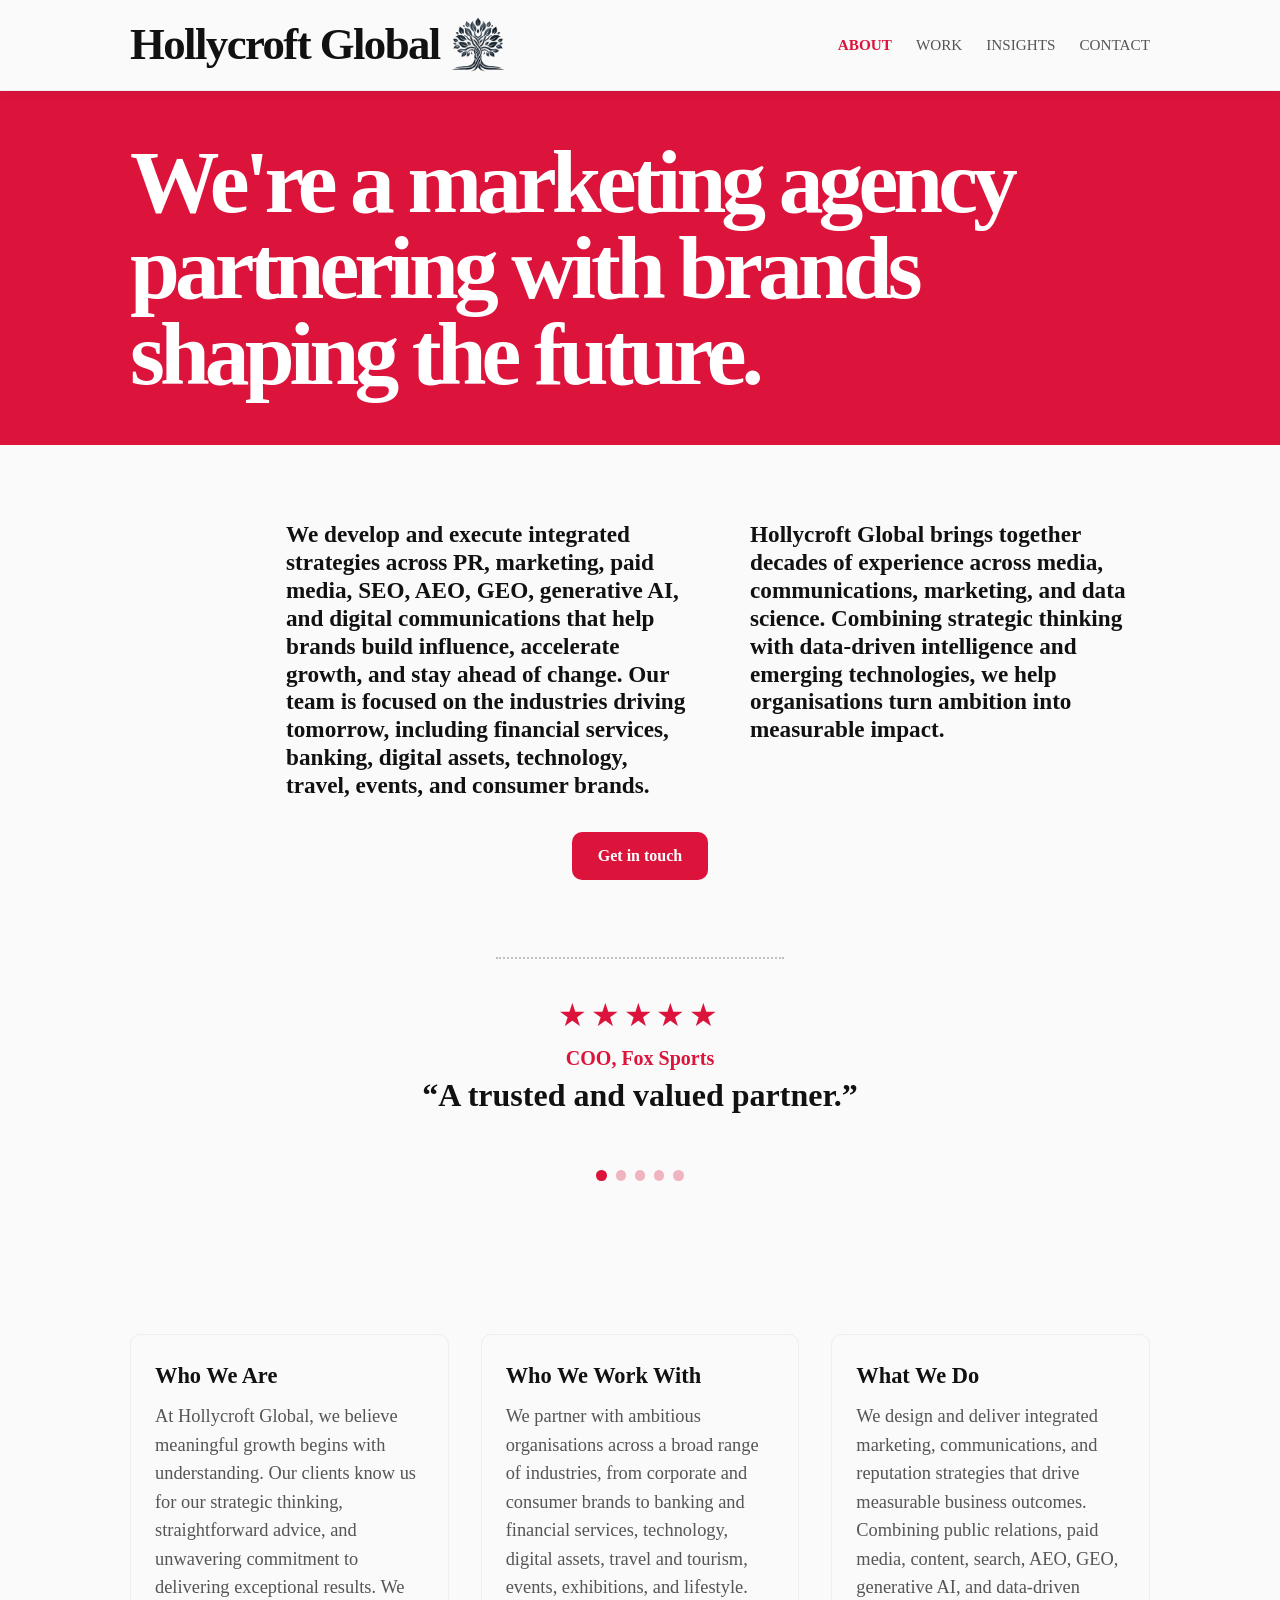
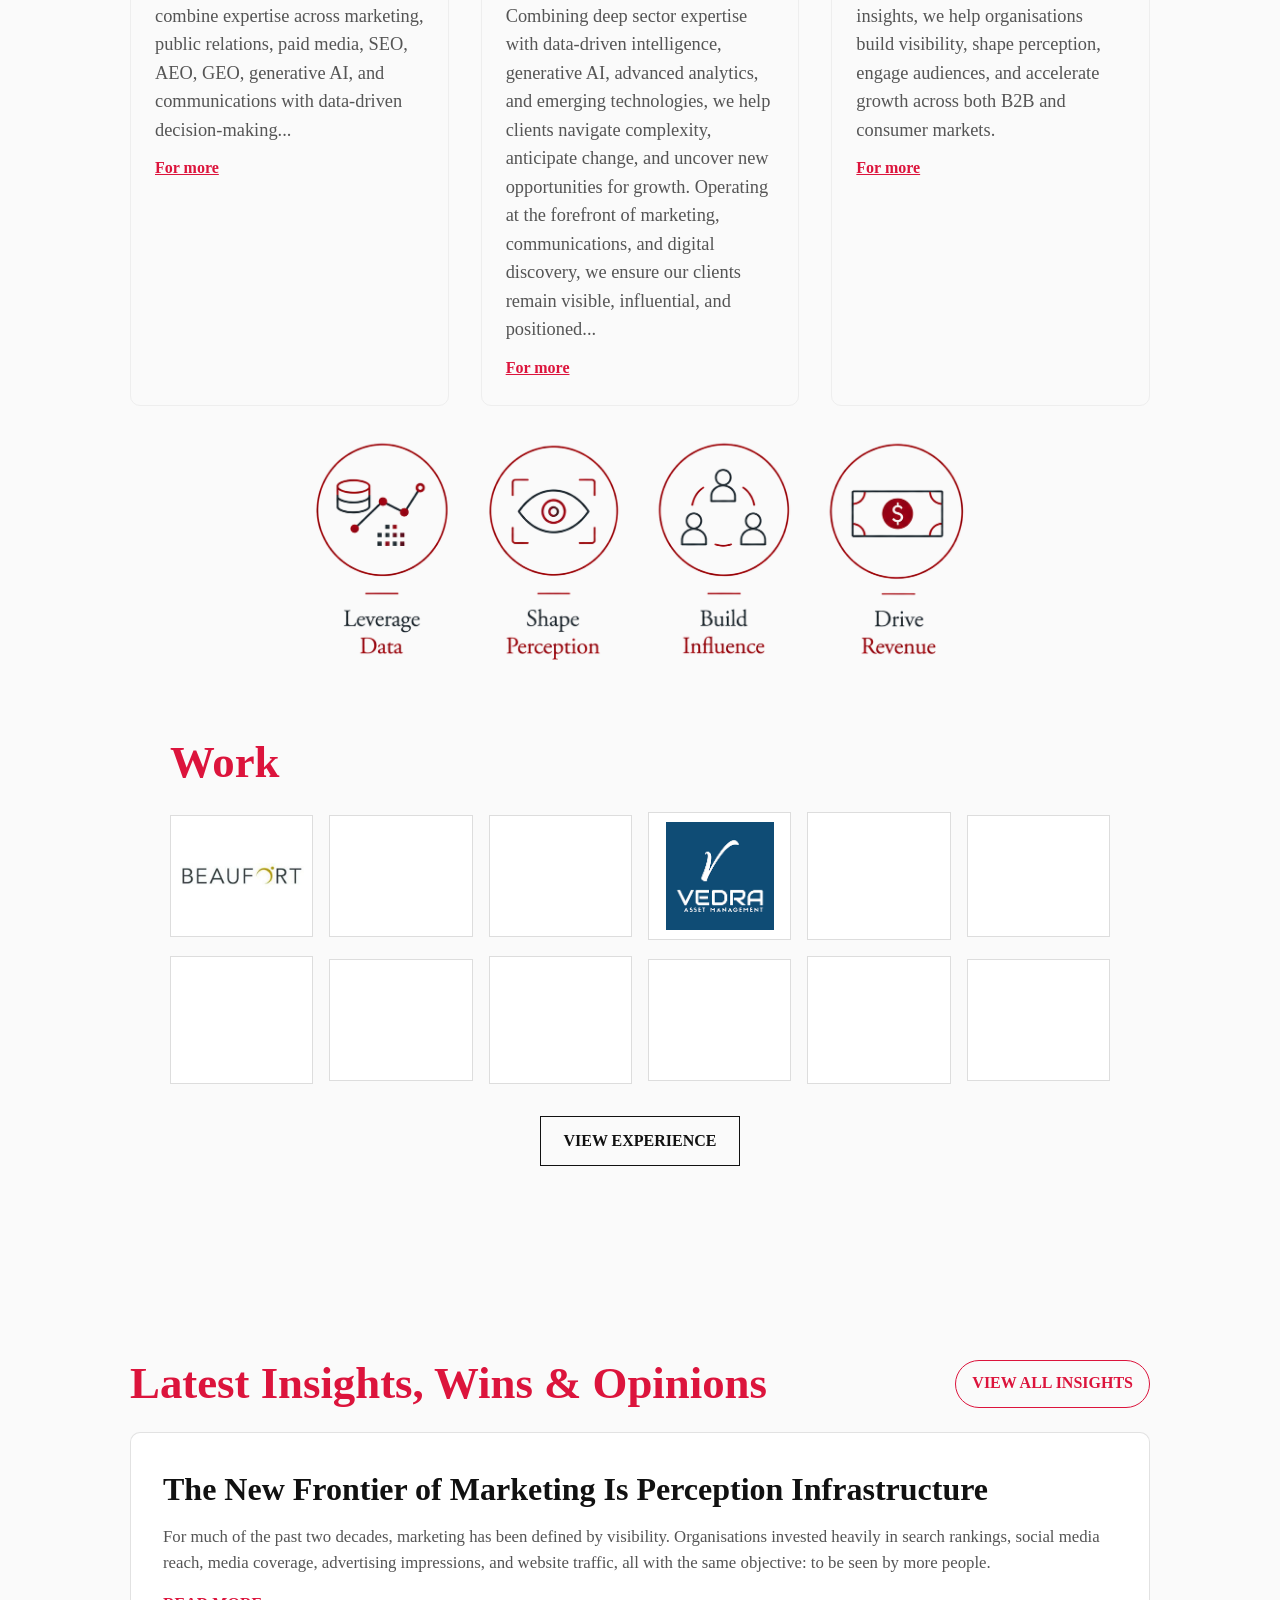
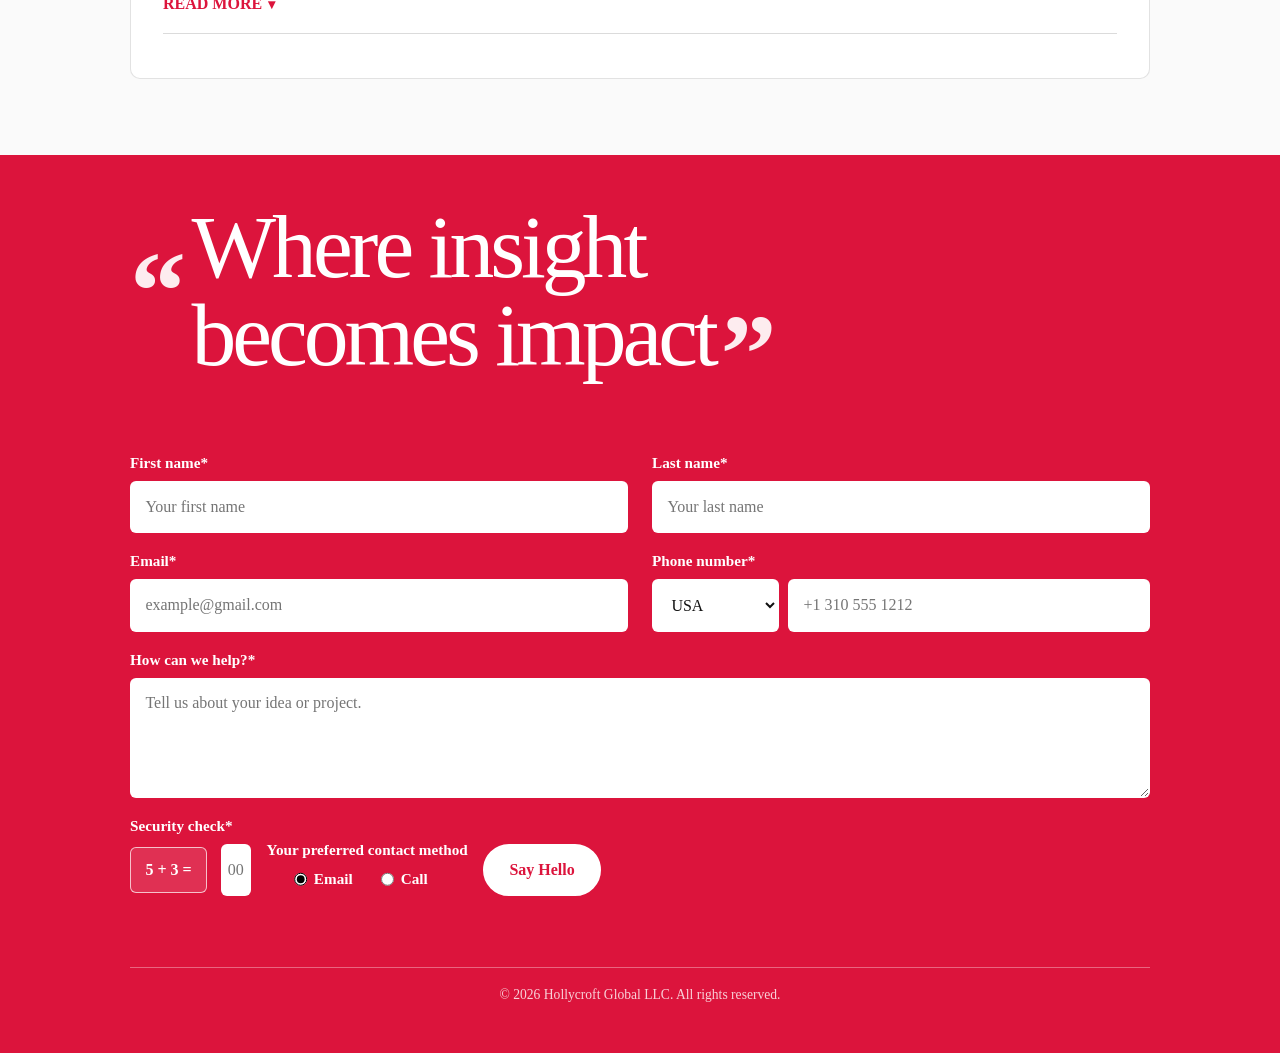
==== hollycroft-global-offline-code v.1/index.html @ 00cf5168 "Add files via upload" ====
<!doctype html>
<html lang="en">
<head>
  <meta charset="utf-8" />
  <meta name="viewport" content="width=device-width, initial-scale=1, viewport-fit=cover" />
  <meta name="referrer" content="strict-origin-when-cross-origin" />
  <meta http-equiv="X-Content-Type-Options" content="nosniff" />
  <meta http-equiv="Content-Security-Policy" content="default-src 'self'; script-src 'self'; style-src 'self' https://fonts.googleapis.com; font-src https://fonts.gstatic.com; img-src 'self' data:; connect-src 'self' https://hook.us2.make.com; object-src 'none'; base-uri 'self'; form-action 'self'; frame-src 'none'; worker-src 'none';" />
  <meta name="robots" content="index,follow" />
  <title>Hollycroft Global</title>
  <meta name="description" content="Hollycroft Global is a marketing agency partnering with brands shaping the future." data-meta-content="pageDescription" />
  <link rel="preconnect" href="https://fonts.googleapis.com" />
  <link rel="preconnect" href="https://fonts.gstatic.com" crossorigin />
  <link href="https://fonts.googleapis.com/css2?family=Cormorant+Garamond:ital,wght@0,400;0,500;0,600;0,700;1,400;1,500;1,600;1,700&display=swap" rel="stylesheet" />

  <link rel="stylesheet" href="site.css" />
</head>
<body>

  <!-- ============ HEADER ============ -->
  <header class="site-header">
    <div class="container">
      <a href="#" class="wordmark">
        <span data-content="brandName">Hollycroft Global</span>
        <img class="wordmark-tree" src="tree-logo.png" alt="" />
      </a>
      <nav class="nav" aria-label="Primary">
        <a href="#top" data-content="nav.about" data-section-link="top">ABOUT</a>
        <a href="#work" data-content="nav.work" data-section-link="work">WORK</a>
        <a href="#insights" data-content="nav.insights" data-section-link="insights">INSIGHTS</a>
        <a href="#contact" data-content="nav.contact" data-section-link="contact">CONTACT</a>
      </nav>
    </div>
  </header>

  <!-- ============ HERO ============ -->
  <section class="section hero" id="top">
    <p class="hero-lead" data-content="hero.lead">We're a marketing agency partnering with brands shaping the future.</p>
    <div class="container">
      <div class="hero-details">
        <p data-content="hero.detailOne">We develop and execute integrated strategies across PR, marketing, paid media, SEO, AEO, GEO, generative AI, and digital communications that help brands build influence, accelerate growth, and stay ahead of change. Our team is focused on the industries driving tomorrow, including financial services, banking, digital assets, technology, travel, events, and consumer brands.</p>
        <p data-content="hero.detailTwo">Hollycroft Global brings together decades of experience across media, communications, marketing, and data science. Combining strategic thinking with data-driven intelligence and emerging technologies, we help organisations turn ambition into measurable impact.</p>
      </div>
      <a class="btn" href="#contact" data-content="buttons.getInTouch">Get in touch</a>
    </div>
  </section>

  <!-- ============ REVIEWS ============ -->
  <section class="section reviews" aria-label="Client reviews">
    <div class="review-viewport">
      <div class="review-track">
        <article class="review" data-review-index="0">
          <div class="review-stars" aria-label="5 out of 5 stars">★★★★★</div>
          <p class="review-attribution" data-review-field="attribution">COO, Fox Sports</p>
          <p class="review-text" data-review-field="quote">&ldquo;A trusted and valued partner.&rdquo;</p>
        </article>

        <article class="review" data-review-index="1">
          <div class="review-stars" aria-label="5 out of 5 stars">★★★★★</div>
          <p class="review-attribution" data-review-field="attribution">CEO, Bites Baking School</p>
          <p class="review-text" data-review-field="quote">&ldquo;Hollycroft Global elevated our brand exponentially through smart strategy and flawless execution.&rdquo;</p>
        </article>

        <article class="review" data-review-index="2">
          <div class="review-stars" aria-label="5 out of 5 stars">★★★★★</div>
          <p class="review-attribution" data-review-field="attribution">Global Sales Director, Maritim Hotels</p>
          <p class="review-text" data-review-field="quote">&ldquo;The gold standard in strategic communication.&rdquo;</p>
        </article>

        <article class="review" data-review-index="3">
          <div class="review-stars" aria-label="5 out of 5 stars">★★★★★</div>
          <p class="review-attribution" data-review-field="attribution">CMO, Uhuru Design</p>
          <p class="review-text" data-review-field="quote">&ldquo;They opened doors we couldn't have opened on our own.&rdquo;</p>
        </article>

        <article class="review" data-review-index="4">
          <div class="review-stars" aria-label="5 out of 5 stars">★★★★★</div>
          <p class="review-attribution" data-review-field="attribution">Founder, Celebration Creation</p>
          <p class="review-text" data-review-field="quote">&ldquo;We've worked with several agencies. Hollycroft Global is the best by far.&rdquo;</p>
        </article>
      </div>
    </div>

    <div class="review-dots" aria-label="Choose a review">
      <button class="review-dot" type="button" aria-label="Show review 1" aria-current="true"></button>
      <button class="review-dot" type="button" aria-label="Show review 2" aria-current="false"></button>
      <button class="review-dot" type="button" aria-label="Show review 3" aria-current="false"></button>
      <button class="review-dot" type="button" aria-label="Show review 4" aria-current="false"></button>
      <button class="review-dot" type="button" aria-label="Show review 5" aria-current="false"></button>
    </div>
  </section>

  <!-- ============ FEATURES (optional — delete this whole section if not needed) ============ -->
  <section class="section features">
    <div class="container">
      <div class="grid">
        <div class="card" data-card-index="0">
          <h3 data-card-field="title">Who We Are</h3>
          <p data-card-field="copy">At Hollycroft Global, we believe meaningful growth begins with understanding. Our clients know us for our strategic thinking, straightforward advice, and unwavering commitment to delivering exceptional results. We combine expertise across marketing, public relations, paid media, SEO, AEO, GEO, generative AI, and communications with data-driven decision-making...</p>
          <a class="card-more" href="#contact" data-content="buttons.forMore">For more</a>
        </div>
        <div class="card" data-card-index="1">
          <h3 data-card-field="title">Who We Work With</h3>
          <p data-card-field="copy">We partner with ambitious organisations across a broad range of industries, from corporate and consumer brands to banking and financial services, technology, digital assets, travel and tourism, events, exhibitions, and lifestyle. Combining deep sector expertise with data-driven intelligence, generative AI, advanced analytics, and emerging technologies, we help clients navigate complexity, anticipate change, and uncover new opportunities for growth. Operating at the forefront of marketing, communications, and digital discovery, we ensure our clients remain visible, influential, and positioned...</p>
          <a class="card-more" href="#contact" data-content="buttons.forMore">For more</a>
        </div>
        <div class="card" data-card-index="2">
          <h3 data-card-field="title">What We Do</h3>
          <p data-card-field="copy">We design and deliver integrated marketing, communications, and reputation strategies that drive measurable business outcomes. Combining public relations, paid media, content, search, AEO, GEO, generative AI, and data-driven insights, we help organisations build visibility, shape perception, engage audiences, and accelerate growth across both B2B and consumer markets.</p>
          <a class="card-more" href="#contact" data-content="buttons.forMore">For more</a>
        </div>
      </div>
    </div>
  </section>

  <!-- ============ STRATEGY GRAPHIC ============ -->
  <section class="strategy-graphic" aria-label="How Hollycroft Global creates impact">
    <img src="strategy-pillars.png" alt="Leverage Data, Shape Perception, Build Influence, Drive Revenue" />
  </section>

  <!-- ============ WORK LOGOS ============ -->
  <section class="section work-showcase" id="work" aria-labelledby="work-showcase-title">
    <div class="container">
      <div class="work-card">
        <h2 class="work-heading" id="work-showcase-title" data-content="work.heading">Work</h2>
        <div class="brand-grid" id="brand-grid" aria-label="Selected brand logos"></div>
        <button class="experience-toggle" id="experience-toggle" type="button" aria-expanded="false" aria-controls="brand-grid" data-content="buttons.viewExperience" hidden>VIEW EXPERIENCE</button>
      </div>

      <div class="case-studies-card">
        <div class="case-studies-grid" id="case-studies-grid" aria-label="Case study thumbnails"></div>
      </div>
    </div>
  </section>

  <!-- ============ INSIGHTS ============ -->
  <section class="section insights" id="insights">
    <div class="container">
      <div class="insights-header">
        <h2 class="insights-heading" data-content="insights.heading">Latest insights, wins &amp; opinions</h2>
        <button class="insights-pill insights-toggle" type="button" aria-expanded="false" aria-controls="insights-list" data-content="buttons.viewAllInsights">VIEW ALL INSIGHTS</button>
      </div>

      <div class="insights-list" id="insights-list">
        <article class="insights-card" data-insight-index="0">
          <h3 data-insight-field="title"></h3>
          <p data-insight-field="preview"></p>
          <p class="insights-expanded" id="insight-1" data-insight-field="expanded" hidden></p>
          <button class="insights-more" type="button" aria-expanded="false" aria-controls="insight-1" data-read-more-button>READ MORE</button>
          <div class="insights-meta" data-insight-field="meta"></div>
        </article>

        <article class="insights-card additional-insight" data-insight-index="1" hidden>
          <h3 data-insight-field="title"></h3>
          <p data-insight-field="preview"></p>
          <p class="insights-expanded" id="insight-2" data-insight-field="expanded" hidden></p>
          <button class="insights-more" type="button" aria-expanded="false" aria-controls="insight-2" data-read-more-button>READ MORE</button>
          <div class="insights-meta" data-insight-field="meta"></div>
        </article>

        <article class="insights-card additional-insight" data-insight-index="2" hidden>
          <h3 data-insight-field="title"></h3>
          <p data-insight-field="preview"></p>
          <p class="insights-expanded" id="insight-3" data-insight-field="expanded" hidden></p>
          <button class="insights-more" type="button" aria-expanded="false" aria-controls="insight-3" data-read-more-button>READ MORE</button>
          <div class="insights-meta" data-insight-field="meta"></div>
        </article>

        <article class="insights-card additional-insight" data-insight-index="3" hidden>
          <h3 data-insight-field="title"></h3>
          <p data-insight-field="preview"></p>
          <p class="insights-expanded" id="insight-4" data-insight-field="expanded" hidden></p>
          <button class="insights-more" type="button" aria-expanded="false" aria-controls="insight-4" data-read-more-button>READ MORE</button>
          <div class="insights-meta" data-insight-field="meta"></div>
        </article>

        <article class="insights-card additional-insight" data-insight-index="4" hidden>
          <h3 data-insight-field="title"></h3>
          <p data-insight-field="preview"></p>
          <p class="insights-expanded" id="insight-5" data-insight-field="expanded" hidden></p>
          <button class="insights-more" type="button" aria-expanded="false" aria-controls="insight-5" data-read-more-button>READ MORE</button>
          <div class="insights-meta" data-insight-field="meta"></div>
        </article>
      </div>
    </div>
  </section>

  <!-- ============ FOOTER ============ -->
  <footer class="site-footer" id="contact">
    <div class="container">
      <div class="contact-quote">
        <span class="quote-mark" aria-hidden="true">&ldquo;</span>
        <h2 class="contact-heading"><span data-content="contact.headingLineOne">Where insight</span><br /><span data-content="contact.headingLineTwo">becomes impact</span></h2>
        <span class="quote-mark quote-close" aria-hidden="true">&rdquo;</span>
      </div>

      <form class="contact-form" name="contact" method="post" action="/thank-you.html" data-netlify="true" netlify-honeypot="website">
        <input type="hidden" name="form-name" value="contact" />
        <div class="form-field honeypot-field" aria-hidden="true">
          <label for="website">Website</label>
          <input id="website" name="website" type="text" tabindex="-1" autocomplete="off" />
        </div>

        <div class="form-field">
          <label for="first-name" data-content="contact.firstNameLabel">First name*</label>
          <input id="first-name" name="first-name" type="text" autocomplete="given-name" placeholder="Your first name" data-placeholder-content="contact.firstNamePlaceholder" maxlength="80" required />
        </div>

        <div class="form-field">
          <label for="last-name" data-content="contact.lastNameLabel">Last name*</label>
          <input id="last-name" name="last-name" type="text" autocomplete="family-name" placeholder="Your last name" data-placeholder-content="contact.lastNamePlaceholder" maxlength="80" required />
        </div>

        <div class="form-field">
          <label for="email" data-content="contact.emailLabel">Email*</label>
          <input id="email" name="email" type="email" autocomplete="email" placeholder="example@gmail.com" data-placeholder-content="contact.emailPlaceholder" maxlength="254" required />
        </div>

        <div class="form-field">
          <label for="phone" data-content="contact.phoneLabel">Phone number*</label>
          <div class="phone-row">
            <label class="screen-reader-text" for="phone-country" data-content="contact.phoneCountryLabel">Country</label>
            <select id="phone-country" name="phone-country" aria-label="Phone country">
              <option value="USA" data-content="contact.phoneUsaOption">USA</option>
              <option value="UK" data-content="contact.phoneUkOption">UK</option>
            </select>
            <input id="phone" name="phone" type="tel" autocomplete="tel" placeholder="+1 310 555 1212" data-placeholder-content="contact.phonePlaceholder" maxlength="40" required />
          </div>
        </div>

        <div class="form-field form-field-full">
          <label for="message" data-content="contact.messageLabel">How can we help?*</label>
          <textarea id="message" name="message" placeholder="Tell us about your idea or project." data-placeholder-content="contact.messagePlaceholder" maxlength="5000" required></textarea>
        </div>

        <div class="form-field captcha-field">
          <label for="captcha-answer" data-content="contact.captchaLabel">Security check*</label>
          <div class="captcha-row">
            <span class="captcha-question" id="captcha-question" aria-live="polite"></span>
            <input class="captcha-answer" id="captcha-answer" name="security-check" type="tel" inputmode="numeric" pattern="[0-9]{1,2}" maxlength="2" size="2" autocomplete="off" placeholder="00" data-placeholder-content="contact.captchaPlaceholder" required />
            <div class="contact-actions">
              <fieldset class="contact-method">
                <legend data-content="contact.preferredMethodLabel">Your preferred contact method</legend>
                <div class="contact-method-options">
                  <label><input type="radio" name="preferred-contact-method" value="email" checked /> <span data-content="contact.emailOption">Email</span></label>
                  <label><input type="radio" name="preferred-contact-method" value="call" /> <span data-content="contact.callOption">Call</span></label>
                </div>
              </fieldset>

              <button class="contact-submit" id="contact-submit" type="button" data-content="buttons.submit">Say Hello</button>
            </div>
          </div>
          <p class="captcha-error" id="captcha-error" hidden data-content="contact.captchaError">Please answer the security check correctly.</p>
        </div>

        <p class="form-status" id="form-status" role="status" aria-live="polite"></p>
      </form>

      <p class="footer-meta">&copy; <span id="year"></span> <span data-content="legalName">Hollycroft Global LLC</span>. All rights reserved.</p>
    </div>
  </footer>

  <script src="site-content.js" defer></script>
  <script src="app.js" defer></script>
</body>
</html>
---- hollycroft-global-offline-code v.1/site.css ----
/* =========================================================
   DESIGN TOKENS — change these to re-skin the whole page.
   ========================================================= */
:root {
  --bg:            #fafafa;
  --ink:           #111111;
  --muted:         #555555;
  --accent:        #dc143c;   /* crimson */
  --accent-hover:  #a8102f;
  --footer-bg:     #dc143c;   /* crimson */
  --footer-ink:    #ffffff;
  --max-width:     1100px;
  --pad-x:         clamp(1rem, 4vw, 2.5rem);
  --radius:        10px;
  --font:          "Cormorant Garamond", Garamond, Georgia, serif;
}

/* =========================================================
   RESET / BASE
   ========================================================= */
*, *::before, *::after { box-sizing: border-box; }
html, body { margin: 0; padding: 0; }
html { -webkit-text-size-adjust: 100%; scroll-behavior: smooth; }
[id] { scroll-margin-top: 6.5rem; }
body {
  font-family: var(--font);
  color: var(--ink);
  background: var(--bg);
  line-height: 1.55;
  min-height: 100vh;
  display: flex;
  flex-direction: column;
  overflow-x: hidden;
}
img { max-width: 100%; height: auto; display: block; }
a { color: inherit; }
.screen-reader-text {
  position: absolute;
  width: 1px;
  height: 1px;
  padding: 0;
  margin: -1px;
  overflow: hidden;
  clip: rect(0, 0, 0, 0);
  white-space: nowrap;
  border: 0;
}

/* Reusable centered container */
.container {
  width: 100%;
  max-width: var(--max-width);
  margin: 0 auto;
  padding-left: var(--pad-x);
  padding-right: var(--pad-x);
}

/* Full-bleed section helper (color fills 100% viewport width) */
.section {
  width: 100%;
  padding-top: clamp(2.5rem, 6vw, 5rem);
  padding-bottom: clamp(2.5rem, 6vw, 5rem);
}

/* =========================================================
   HEADER / NAV  (remove the whole <header> to delete)
   ========================================================= */
.site-header {
  position: sticky;
  top: 0;
  z-index: 1000;
  width: 100%;
  padding: 1rem 0;
  border-bottom: 1px solid #eee;
  background: var(--bg);
  box-shadow: 0 2px 10px rgba(17, 17, 17, 0.06);
}
.site-header .container {
  display: flex;
  align-items: center;
  justify-content: space-between;
  gap: 1rem;
  flex-wrap: wrap;
}
.wordmark {
  display: inline-flex;
  align-items: center;
  gap: 0.6rem;
  font-weight: 700;
  font-size: clamp(1.75rem, 4vw, 2.8rem);
  letter-spacing: -0.035em;
  line-height: 1;
  text-decoration: none;
}
.wordmark-tree {
  width: clamp(2.4rem, 5vw, 3.6rem);
  height: auto;
  flex: 0 0 auto;
}
.nav {
  display: flex;
  gap: clamp(0.75rem, 2vw, 1.5rem);
  flex-wrap: wrap;
}
.nav a {
  text-decoration: none;
  color: var(--muted);
  font-size: 0.95rem;
}
.nav a:hover { color: var(--accent); }
.nav a[aria-current="location"] {
  color: var(--accent);
  font-weight: 700;
}

/* =========================================================
   HERO  (remove the whole <section class="hero"> to delete)
   ========================================================= */
.hero-lead {
  margin: 0;
  padding: clamp(1.5rem, 4vw, 3rem) max(var(--pad-x), calc((100vw - var(--max-width)) / 2 + var(--pad-x)));
  color: #fff;
  background: var(--accent);
  font-size: clamp(3rem, 7vw, 6.2rem);
  font-weight: 600;
  letter-spacing: -0.055em;
  line-height: 0.96;
}
.hero { padding-top: 0; }
.hero-details {
  display: grid;
  grid-template-columns: repeat(2, minmax(0, 1fr));
  gap: clamp(1.5rem, 5vw, 4rem);
  max-width: 54rem;
  margin: clamp(2.5rem, 6vw, 5rem) 0 0 auto;
}
.hero-details p {
  margin: 0;
  color: var(--ink);
  font-size: clamp(1.15rem, 2vw, 1.45rem);
  font-weight: 600;
  line-height: 1.2;
}
.hero .btn {
  display: table;
  margin: 2rem auto 0;
}
.btn {
  display: inline-block;
  background: var(--accent);
  color: #fff;
  text-decoration: none;
  padding: 0.9rem 1.6rem;
  border-radius: var(--radius);
  font-weight: 600;
  font-size: 1rem;
  transition: background-color 0.15s ease;
  min-height: 44px;       /* touch target */
  line-height: 1.2;
}
.btn:hover, .btn:focus-visible { background: var(--accent-hover); }
.btn:focus-visible { outline: 3px solid #000; outline-offset: 2px; }

/* =========================================================
   REVIEWS
   ========================================================= */
.reviews {
  overflow: hidden;
  padding-top: 0;
  text-align: center;
}
.reviews::before {
  content: "";
  display: block;
  width: min(18rem, 70%);
  margin: 0 auto clamp(1.5rem, 4vw, 2.5rem);
  border-top: 2px dotted rgba(17, 17, 17, 0.25);
}
.review-viewport { overflow: hidden; }
.review-track {
  display: flex;
  transition: transform 0.65s ease;
}
.review {
  flex: 0 0 100%;
  padding: 0 var(--pad-x);
}
.review-stars {
  margin-bottom: 0.75rem;
  color: var(--accent);
  font-size: clamp(1.5rem, 4vw, 2rem);
  letter-spacing: 0.12em;
  line-height: 1;
}
.review-attribution {
  margin: 0 auto 0.35rem;
  color: var(--accent);
  font-size: clamp(1rem, 2.4vw, 1.25rem);
  font-weight: 700;
}
.review-text {
  max-width: 52rem;
  margin: 0 auto;
  font-size: clamp(1.45rem, 3.5vw, 2rem);
  font-weight: 700;
  line-height: 1.05;
}
.review-dots {
  display: flex;
  justify-content: center;
  gap: 0.55rem;
  margin-top: 1.5rem;
}
.review-dot {
  width: 0.65rem;
  height: 0.65rem;
  border: 0;
  border-radius: 50%;
  padding: 0;
  background: rgba(220, 20, 60, 0.3);
  cursor: pointer;
}
.review-dot[aria-current="true"] { background: var(--accent); }
.review-dot:focus-visible {
  outline: 2px solid var(--accent);
  outline-offset: 3px;
}

/* =========================================================
   FEATURES  (remove the whole <section class="features"> to delete)
   ========================================================= */
.features { background: var(--bg); }
.features { padding-bottom: 0; }
.grid {
  display: grid;
  grid-template-columns: repeat(auto-fit, minmax(min(260px, 100%), 1fr));
  gap: clamp(1rem, 3vw, 2rem);
}
.card {
  background: var(--bg);
  border: 1px solid #eee;
  border-radius: var(--radius);
  padding: 1.5rem;
}
.card h3 { margin: 0 0 0.5rem; font-size: 1.4rem; }
.card p  { margin: 0; color: var(--muted); font-size: 1.15rem; }
.card p + p { margin-top: 1rem; }
.card-more {
  display: inline-block;
  margin-top: 0.75rem;
  color: var(--accent);
  font-weight: 700;
}
.strategy-graphic {
  width: 100%;
  padding: 0 var(--pad-x) 1rem;
  background: var(--bg);
}
.strategy-graphic img {
  width: 100%;
  max-width: 700px;
  height: auto;
  margin: 0 auto;
}

/* =========================================================
   WORK LOGOS
   ========================================================= */
.work-showcase {
  padding-top: 0;
}
.work-card {
  padding: clamp(1.5rem, 4vw, 2.5rem);
  background: transparent;
  text-align: center;
}
.work-heading {
  margin: 0;
  color: var(--accent);
  font-size: clamp(1.8rem, 4vw, 2.8rem);
  line-height: 1;
  text-align: left;
}
.brand-grid {
  display: grid;
  grid-template-columns: repeat(6, minmax(0, 1fr));
  align-items: center;
  gap: clamp(0.65rem, 1.5vw, 1rem);
  margin-top: 1.75rem;
}
.brand-logo {
  display: grid;
  min-height: 122px;
  place-items: center;
  border: 1px solid rgba(17, 17, 17, 0.14);
  border-radius: 0;
  padding: 0.55rem;
  background: #fff;
}
.brand-logo[hidden] {
  display: none;
}
.brand-logo img {
  width: 100%;
  height: 96px;
  max-width: 100%;
  object-fit: contain;
}
.brand-logo img[src$="payexpo.png"],
.brand-logo img[src$="vedra-asset-management.png"],
.brand-logo img[src$="zeiss.png"],
.brand-logo img[src$="imex.png"],
.brand-logo img[src$="imo.png"] {
  height: 108px;
}
.brand-logo img[src$="beaufort-logo.jpg"],
.brand-logo img[src$="ambrosetti.png"],
.brand-logo img[src$="simplyhealth.png"],
.brand-logo img[src$="fox-sports.png"],
.brand-logo img[src$="maritim-hotels.png"],
.brand-logo img[src$="prepay-solutions.webp"],
.brand-logo img[src$="bites.png"],
.brand-logo img[src$="teleperformance.png"],
.brand-logo img[src$="uhuru-design.png"],
.brand-logo img[src$="everything-environmental.jpeg"],
.brand-logo img[src$="ad-finem.png"],
.brand-logo img[src$="signavio.png"],
.brand-logo img[src$="saudi-exhibition-convention-bureau.png"],
.brand-logo img[src$="world-of-learning.png"] {
  height: 86px;
}
.brand-logo img[src$="central-working.png"] {
  height: 112px;
}
.experience-toggle {
  display: table;
  margin: 2rem auto 0;
  border: 1px solid var(--ink);
  padding: 0.75rem 1.4rem;
  color: var(--ink);
  background: transparent;
  font: inherit;
  font-weight: 700;
  cursor: pointer;
}
.experience-toggle:hover,
.experience-toggle:focus-visible {
  color: #fff;
  background: var(--accent);
  border-color: var(--accent);
}
.experience-toggle:focus-visible {
  outline: 3px solid var(--accent);
  outline-offset: 3px;
}
.brand-empty {
  margin: 1.5rem 0 0;
  color: var(--muted);
  font-style: italic;
}
.case-studies-card {
  margin-top: 0;
  padding: 0;
  background: transparent;
}
.case-studies-heading {
  margin: 0;
  color: var(--accent);
  font-size: clamp(2rem, 5vw, 3.3rem);
  line-height: 1;
  text-align: center;
}
.case-studies-intro {
  margin: 0.55rem 0 0;
  color: var(--muted);
  font-size: clamp(1.1rem, 2vw, 1.35rem);
  text-align: center;
}
.case-studies-grid {
  display: grid;
  grid-template-columns: repeat(auto-fit, minmax(min(220px, 100%), 1fr));
  gap: clamp(0.75rem, 2vw, 1.25rem);
  margin-top: 1.75rem;
}
.case-study {
  position: relative;
  min-height: 230px;
  overflow: hidden;
  border-radius: 22px;
  background: var(--bg);
}
.case-study img {
  width: 100%;
  height: 100%;
  min-height: 230px;
  object-fit: cover;
  transition: transform 0.25s ease;
}
.case-study:hover img,
.case-study:focus-visible img {
  transform: scale(1.04);
}
.case-study-label {
  position: absolute;
  inset: auto 0 0;
  padding: 1rem;
  color: #fff;
  background: linear-gradient(transparent, rgba(17, 17, 17, 0.86));
  font-size: 1.35rem;
  font-weight: 700;
  line-height: 1.05;
}
.case-study:focus-visible {
  outline: 3px solid var(--accent);
  outline-offset: 3px;
}
.case-studies-empty {
  margin: 1.5rem 0 0;
  color: var(--muted);
  font-style: italic;
  text-align: center;
}

/* =========================================================
   INSIGHTS
   ========================================================= */
.insights {
  background: var(--bg);
  color: var(--ink);
}
.insights-header {
  display: flex;
  align-items: center;
  justify-content: space-between;
  gap: 1rem;
  margin-bottom: 1.5rem;
}
.insights-heading {
  margin: 0;
  color: var(--accent);
  font-size: clamp(1.8rem, 4vw, 2.8rem);
  line-height: 1;
}
.insights-pill {
  display: inline-block;
  border: 1px solid var(--accent);
  border-radius: 999px;
  padding: 0.65rem 1rem;
  color: var(--accent);
  background: transparent;
  font: inherit;
  font-weight: 700;
  text-decoration: none;
  cursor: pointer;
}
.insights-card {
  border: 1px solid rgba(17, 17, 17, 0.12);
  border-radius: var(--radius);
  padding: clamp(1.25rem, 4vw, 2rem);
  color: var(--ink);
  background: #fff;
}
.insights-list {
  display: grid;
  gap: 1rem;
}
.insights-card h3 {
  margin: 0 0 0.6rem;
  font-size: clamp(1.4rem, 3vw, 2rem);
}
.insights-card p {
  max-width: 62rem;
  margin: 0;
  color: var(--muted);
  font-size: 1.05rem;
}
.insights-more {
  display: inline-flex;
  align-items: center;
  gap: 0.35rem;
  margin-top: 1rem;
  border: 0;
  padding: 0;
  color: var(--accent);
  background: transparent;
  font: inherit;
  font-weight: 700;
  cursor: pointer;
}
.insights-more:hover,
.insights-more:focus-visible { text-decoration: underline; }
.insights-more::after {
  content: "\25BE";
  display: inline-block;
  font-size: 0.85em;
  transition: transform 0.2s ease;
}
.insights-more[aria-expanded="true"]::after { transform: rotate(180deg); }
.insights-expanded {
  margin-top: 0.8rem !important;
  padding-top: 0.8rem;
  border-top: 1px solid rgba(17, 17, 17, 0.15);
  white-space: pre-line;
}
.insights-meta {
  margin-top: 1rem;
  padding-top: 0.75rem;
  border-top: 1px solid rgba(17, 17, 17, 0.15);
  color: var(--muted);
  font-size: 0.9rem;
}

/* =========================================================
   FOOTER  (crimson, full width)
   ========================================================= */
.site-footer {
  width: 100%;
  background: var(--footer-bg);
  color: var(--footer-ink);
  margin-top: auto;            /* pin to bottom on short pages */
  padding: clamp(2rem, 5vw, 3rem) 0;
}
.site-footer a { color: var(--footer-ink); text-decoration: underline; }
.contact-quote {
  display: inline-flex;
  align-items: center;
  gap: 0.35rem;
  margin-bottom: clamp(1.75rem, 4vw, 3rem);
}
.quote-mark {
  color: rgba(255, 255, 255, 0.92);
  font-family: var(--font);
  font-size: clamp(4rem, 10vw, 7rem);
  font-weight: 700;
  line-height: 0.45;
}
.quote-close {
  align-self: flex-end;
}
.contact-heading {
  max-width: 48rem;
  margin: 0;
  color: #fff;
  font-size: clamp(2.8rem, 7vw, 5.8rem);
  font-weight: 400;
  letter-spacing: -0.045em;
  line-height: 0.98;
}
.contact-form {
  display: grid;
  grid-template-columns: repeat(2, minmax(0, 1fr));
  gap: 1rem 1.5rem;
  margin-top: 1.5rem;
}
.form-field {
  display: grid;
  gap: 0.4rem;
}
.honeypot-field {
  position: absolute;
  left: -10000px;
  width: 1px;
  height: 1px;
  overflow: hidden;
}
.form-field-full { grid-column: 1 / -1; }
.form-field label,
.contact-method legend {
  font-weight: 600;
  font-size: 0.95rem;
}
.form-field input:not(.captcha-answer):not([type="radio"]),
.form-field select,
.form-field textarea {
  width: 100%;
  border: 1px solid rgba(255, 255, 255, 0.7);
  border-radius: 6px;
  padding: 0.8rem 0.9rem;
  color: var(--ink);
  background: #fff;
  font: inherit;
}
.form-field textarea {
  min-height: 120px;
  resize: vertical;
}
.phone-row {
  display: grid;
  grid-template-columns: minmax(5.5rem, 0.35fr) minmax(0, 1fr);
  gap: 0.6rem;
}
.captcha-field {
  grid-column: 1 / -1;
  align-self: start;
}
.captcha-row {
  display: flex;
  align-items: center;
  justify-content: start;
  flex-wrap: wrap;
  gap: 0.25rem 0.85rem;
}
.captcha-question {
  display: inline-flex;
  align-items: center;
  justify-content: center;
  width: max-content;
  min-width: 4.6rem;
  border: 1px solid rgba(255, 255, 255, 0.7);
  border-radius: 6px;
  padding: 0.8rem 0.9rem;
  background: rgba(255, 255, 255, 0.12);
  font-weight: 700;
  line-height: 1.2;
}
.captcha-error {
  margin: 0;
  color: #fff;
  font-weight: 700;
}
.captcha-answer,
#captcha-answer {
  flex: 0 0 calc(2ch + 0.9rem) !important;
  inline-size: calc(2ch + 0.9rem) !important;
  width: calc(2ch + 0.9rem) !important;
  min-inline-size: calc(2ch + 0.9rem) !important;
  max-inline-size: calc(2ch + 0.9rem) !important;
  min-width: calc(2ch + 0.9rem) !important;
  max-width: calc(2ch + 0.9rem) !important;
  border: 1px solid rgba(255, 255, 255, 0.7);
  border-radius: 6px;
  padding: 0.8rem 0.35rem;
  color: var(--ink);
  background: #fff;
  font: inherit;
  text-align: center;
  appearance: textfield;
  -moz-appearance: textfield;
}
.captcha-answer::-webkit-outer-spin-button,
.captcha-answer::-webkit-inner-spin-button,
#captcha-answer::-webkit-outer-spin-button,
#captcha-answer::-webkit-inner-spin-button,
input[name="security-check"]::-webkit-outer-spin-button,
input[name="security-check"]::-webkit-inner-spin-button {
  margin: 0;
  appearance: none !important;
  -webkit-appearance: none !important;
}
.form-field input:focus,
.form-field select:focus,
.form-field textarea:focus {
  outline: 3px solid #fff;
  outline-offset: 2px;
}
.contact-actions {
  display: flex;
  align-items: center;
  flex: 1 1 18rem;
  justify-content: flex-start;
  gap: 0.85rem;
  min-width: min(100%, 18rem);
}
.contact-method {
  display: grid;
  align-items: start;
  justify-content: center;
  gap: 0.8rem;
  border: 0;
  margin: 0;
  padding: 0;
  text-align: center;
}
.contact-method legend {
  width: auto;
  margin: 0;
  line-height: 1.15;
  transform: translateY(-0.8rem);
}
.contact-method-options {
  display: flex;
  align-items: center;
  justify-content: flex-start;
  gap: 0.95rem;
  transform: translateX(-0.8rem);
}
.contact-method label {
  display: inline-flex;
  align-items: center;
  gap: 0.4rem;
  line-height: 1;
  white-space: nowrap;
}
.contact-method label + label {
  transform: translateX(0.8rem);
}
.contact-method input[type="radio"] {
  width: 0.85rem;
  min-width: 0.85rem;
  max-width: 0.85rem;
  height: 0.85rem;
  min-height: 0.85rem;
  max-height: 0.85rem;
  flex: 0 0 auto;
  inline-size: 0.85rem;
  block-size: 0.85rem;
  border: 0;
  margin: 0;
  padding: 0;
  background: transparent;
  accent-color: #000;
  transform: translateY(0.02em);
}
.contact-submit {
  justify-self: center;
  border: 2px solid #fff;
  border-radius: 999px;
  padding: 0.75rem 1.5rem;
  color: var(--footer-bg);
  background: #fff;
  font: inherit;
  font-weight: 700;
  cursor: pointer;
  transition: background-color 0.15s ease, color 0.15s ease;
}
.contact-submit:hover,
.contact-submit:focus-visible {
  color: #fff;
  background: transparent;
}
.contact-submit:focus-visible {
  outline: 3px solid #fff;
  outline-offset: 3px;
}
.contact-submit:disabled {
  cursor: wait;
  opacity: 0.7;
}
.form-status {
  grid-column: 1 / -1;
  min-height: 1.4rem;
  margin: 0;
  font-weight: 700;
  text-align: center;
}
.footer-meta {
  margin: 2rem 0 0;
  padding-top: 1rem;
  border-top: 1px solid rgba(255, 255, 255, 0.35);
  color: rgba(255, 255, 255, 0.8);
  font-size: 0.85rem;
  text-align: center;
}

/* =========================================================
   THANK YOU PAGE
   ========================================================= */
.thank-you-page {
  flex: 1;
  display: flex;
}
.thank-you-section {
  flex: 1;
  display: flex;
  align-items: center;
  background: var(--bg);
}
.thank-you-card {
  padding-top: clamp(4rem, 10vw, 8rem);
  padding-bottom: clamp(4rem, 10vw, 8rem);
}
.thank-you-kicker {
  margin: 0 0 0.8rem;
  color: var(--accent);
  font-size: clamp(1.25rem, 3vw, 1.75rem);
  font-weight: 700;
}
.thank-you-card h1 {
  margin: 0;
  color: var(--ink);
  font-size: clamp(4rem, 14vw, 9rem);
  line-height: 0.9;
  letter-spacing: -0.06em;
}
.thank-you-card p:not(.thank-you-kicker) {
  max-width: 34rem;
  margin: 1.5rem 0 2rem;
  color: var(--ink);
  font-size: clamp(1.35rem, 3vw, 2rem);
  line-height: 1.25;
}

/* =========================================================
   MOBILE TWEAKS
   ========================================================= */
@media (max-width: 600px) {
  .site-header .container { justify-content: center; text-align: center; }
  .nav { justify-content: center; width: 100%; }
  .hero-details { grid-template-columns: 1fr; }
  .brand-grid { grid-template-columns: repeat(2, minmax(0, 1fr)); }
  .insights-header { align-items: flex-start; flex-direction: column; }
  .contact-form { grid-template-columns: 1fr; }
  .form-field-full { grid-column: auto; }
  .phone-row { grid-template-columns: 1fr; }
  .captcha-field,
  .contact-actions { grid-column: auto; }
  .contact-actions {
    flex: 1 1 100%;
    justify-content: center;
    min-width: 100%;
  }
  .contact-method,
  .contact-method-options { justify-content: center; }
}

@media (max-width: 430px) {
  .contact-actions {
    align-items: center;
    flex-direction: column;
  }
}

@media (prefers-reduced-motion: reduce) {
  html { scroll-behavior: auto; }
  * { transition: none !important; animation: none !important; }
}
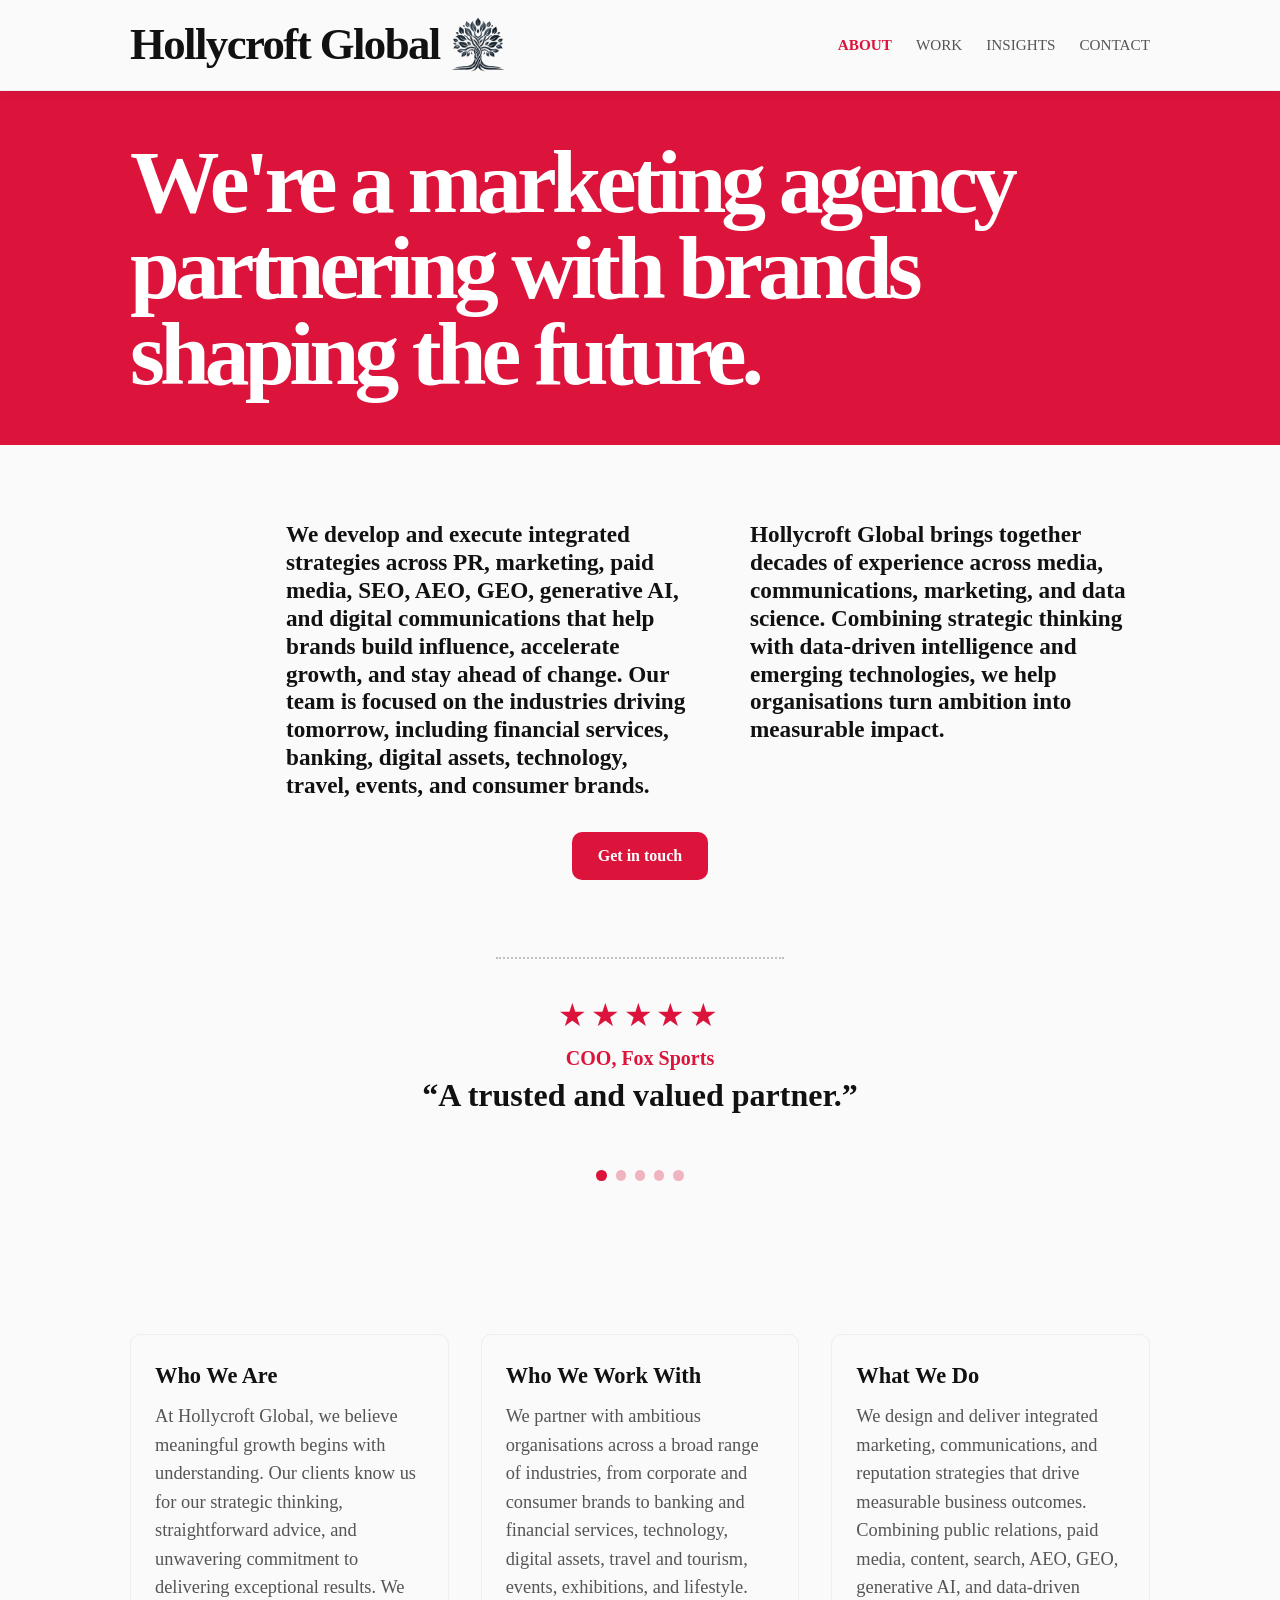
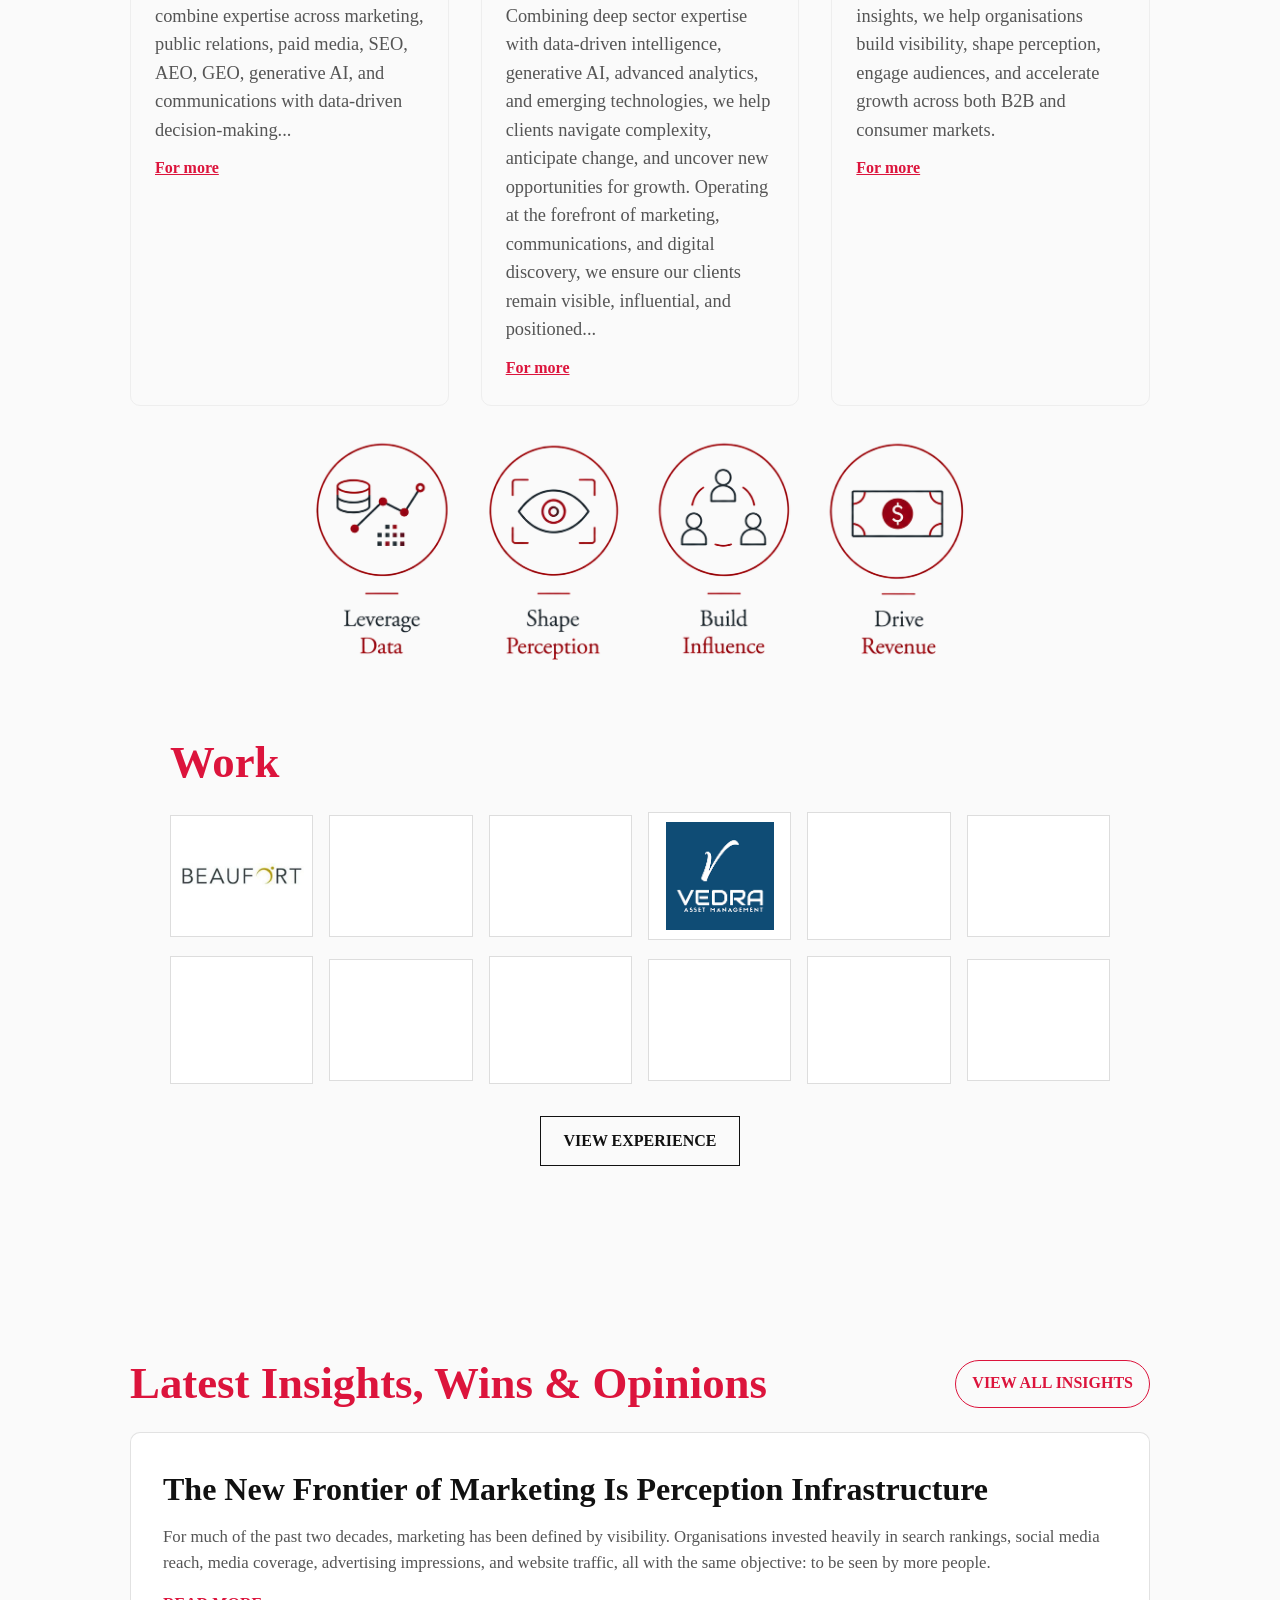
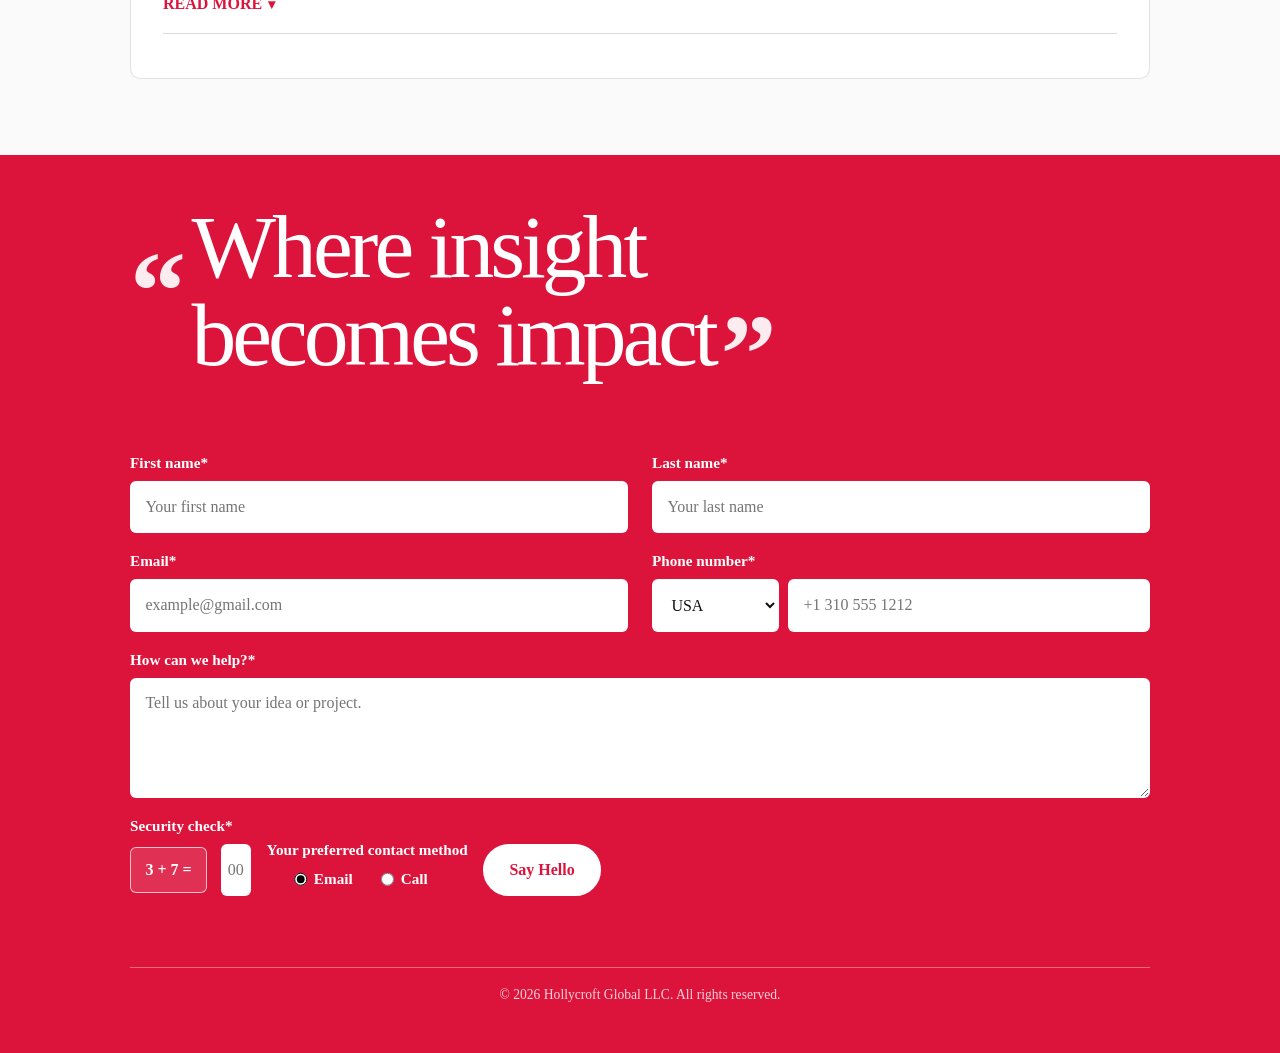
==== commit cd540e54: "Add files via upload" ====
--- a/hollycroft-global-offline-code v.1/index.html
+++ b/hollycroft-global-offline-code v.1/index.html
@@ -5,7 +5,7 @@
   <meta name="viewport" content="width=device-width, initial-scale=1, viewport-fit=cover" />
   <meta name="referrer" content="strict-origin-when-cross-origin" />
   <meta http-equiv="X-Content-Type-Options" content="nosniff" />
-  <meta http-equiv="Content-Security-Policy" content="default-src 'self'; script-src 'self'; style-src 'self' https://fonts.googleapis.com; font-src https://fonts.gstatic.com; img-src 'self' data:; connect-src 'self' https://hook.us2.make.com; object-src 'none'; base-uri 'self'; form-action 'self'; frame-src 'none'; worker-src 'none';" />
+  <meta http-equiv="Content-Security-Policy" content="default-src 'self'; script-src 'self'; style-src 'self' https://fonts.googleapis.com; font-src https://fonts.gstatic.com; img-src 'self' data:; connect-src 'self'; object-src 'none'; base-uri 'self'; form-action 'self'; frame-src 'none'; worker-src 'none'; upgrade-insecure-requests;" />
   <meta name="robots" content="index,follow" />
   <title>Hollycroft Global</title>
   <meta name="description" content="Hollycroft Global is a marketing agency partnering with brands shaping the future." data-meta-content="pageDescription" />
